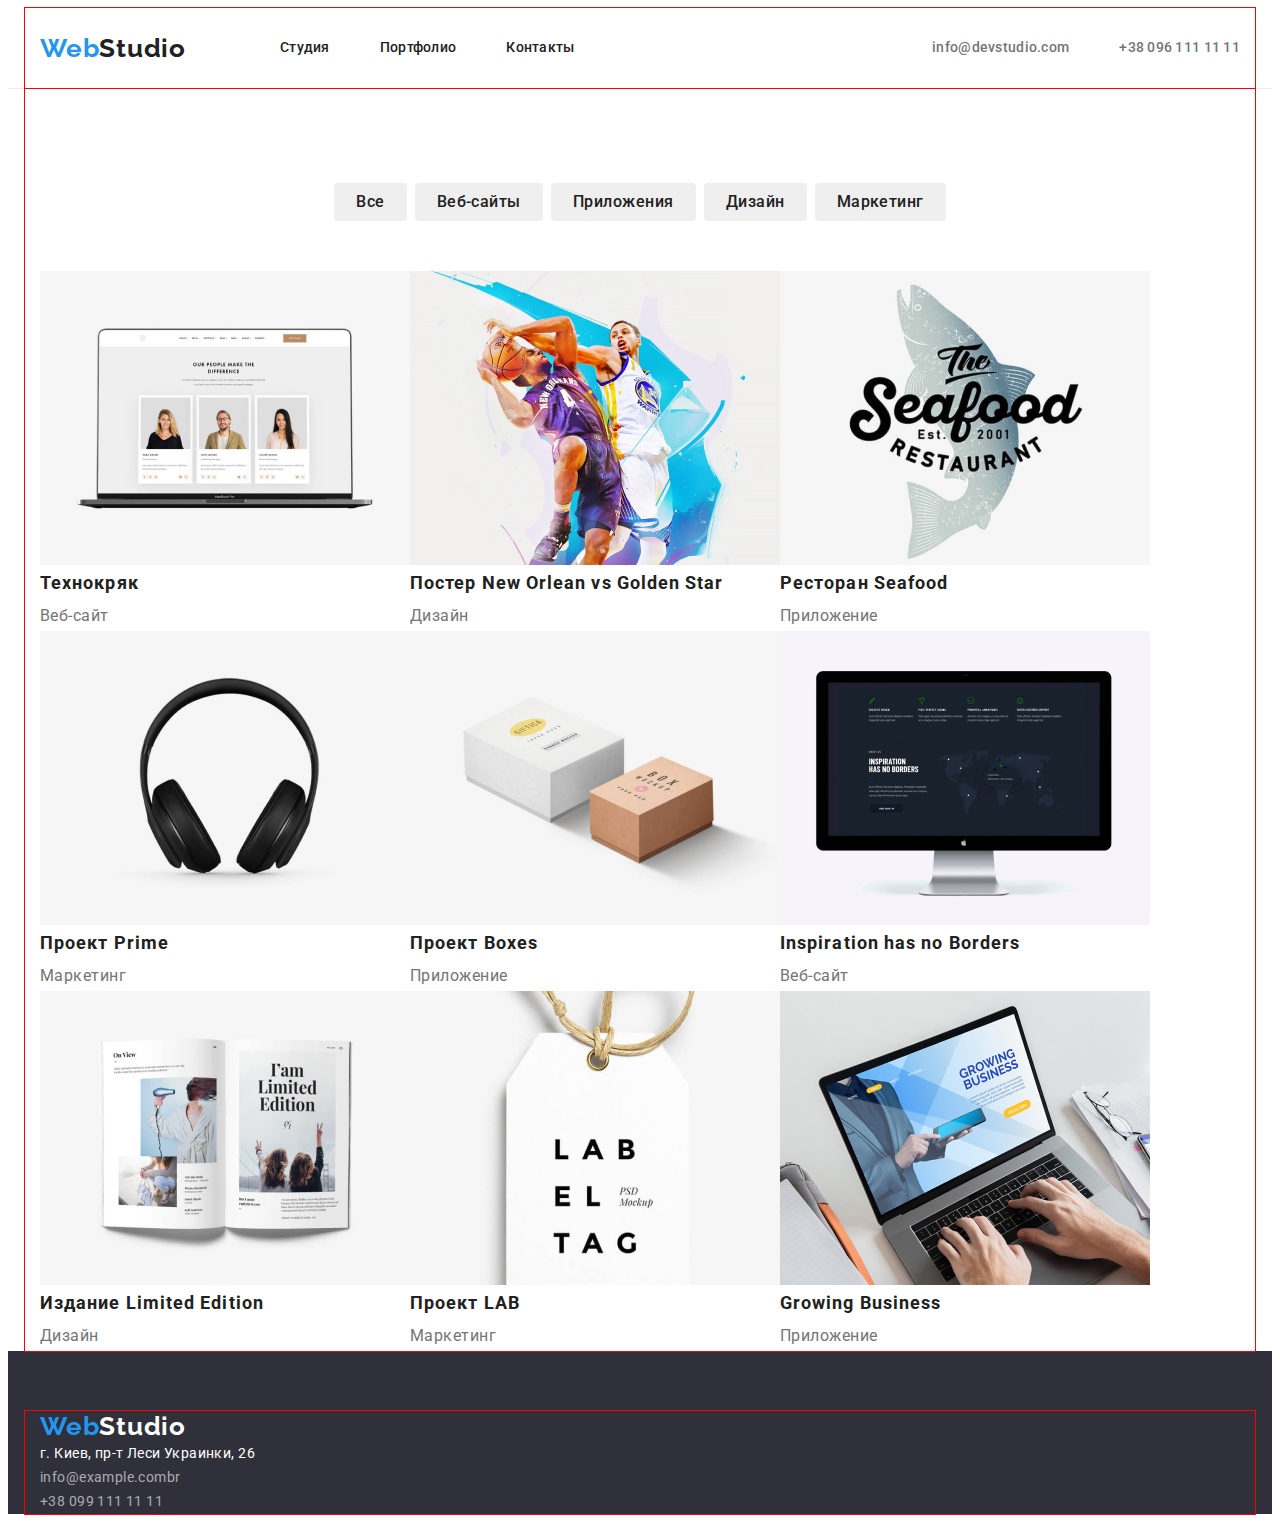
==== portfolio.html @ ed5af154 "Initial commit" ====
<!DOCTYPE html>
<html lang="ru">
  <head>
    <meta charset="UTF-8" />
    <meta http-equiv="X-UA-Compatible" content="IE=edge" />
    <meta name="viewport" content="width=device-width, initial-scale=1.0" />
    <title>Портфолио</title>
    <link rel="preconnect" href="https://fonts.googleapis.com" />
    <link rel="preconnect" href="https://fonts.gstatic.com" crossorigin />
    <link rel="preconnect" href="https://fonts.googleapis.com" />
    <link rel="preconnect" href="https://fonts.gstatic.com" crossorigin />
    <link
      href="https://fonts.googleapis.com/css2?family=Montserrat:wght@400;700&family=Raleway:wght@700&family=Roboto:wght@400;500;700;900&display=swap"
      rel="stylesheet"
    />
    <link
      rel="stylesheet"
      href="https://cdnjs.cloudflare.com/ajax/libs/modern-normalize/1.1.0/modern-normalize.min.css"
      integrity="sha512-wpPYUAdjBVSE4KJnH1VR1HeZfpl1ub8YT/NKx4PuQ5NmX2tKuGu6U/JRp5y+Y8XG2tV+wKQpNHVUX03MfMFn9Q=="
      crossorigin="anonymous"
      referrerpolicy="no-referrer"
    />
    <link rel="stylesheet" href="./styles/style.css" />
  </head>

  <body>
    <!-- Navigation header -->
    <header class="header-section">
      <div class="conteiner header-conteiner">
        <a href="index.html" class="logo header" lang="en">
          Web<span class="web">Studio</span></a
        >
        <nav>
          <ul class="navigation-list">
            <li class="navigation-item">
              <a class="navigation-item-link" href="./index.html">Студия</a>
            </li>
            <li class="navigation-item">
              <a class="navigation-item-link" href="./portfolio.html"
                >Портфолио</a
              >
            </li>
            <li class="navigation-item">
              <a class="navigation-item-link" href="">Контакты</a>
            </li>
          </ul>
        </nav>

        <ul class="auth-list">
          <li>
            <a class="auth-item-mail" href="mailto:info@devstudio.com"
              >info@devstudio.com</a
            >
          </li>
          <li>
            <a class="auth-item" href="tel:+380961111111">+38 096 111 11 11</a>
          </li>
        </ul>
      </div>
    </header>

    <main>
      <!-- filtr projects -->
      <section class="filter-section">
        <div class="conteiner">
          <h1 class="visually-hidden">Наши Услуги</h1>
          <ul class="filter-list">
            <li class="filter-item">
              <button class="filter-button" type="button">Все</button>
            </li>
            <li class="filter-item">
              <button class="filter-button" type="button">Веб-сайты</button>
            </li>
            <li class="filter-item">
              <button class="filter-button" type="button">Приложения</button>
            </li>
            <li class="filter-item">
              <button class="filter-button" type="button">Дизайн</button>
            </li>
            <li class="filter-item">
              <button class="filter-button" type="button">Маркетинг</button>
            </li>
          </ul>
          <ul class="project-list">
            <li class="project-item">
              <img
                src="./images/projects-jpg/img-1.jpg "
                lang="ru"
                alt="Технокряк"
                width="370"
                height="294"
              />
              <h2 class="name-project">Технокряк</h2>
              <p class="name-list">Веб-сайт</p>
            </li>
            <li class="project-item">
              <img
                src="./images/projects-jpg/img-2.jpg"
                lang="ru"
                alt="Постер"
                width="370"
                height="294"
              />
              <h2 class="name-project">Постер New Orlean vs Golden Star</h2>
              <p class="name-list">Дизайн</p>
            </li>
            <li class="project-item">
              <img
                src="./images/projects-jpg/img-3.jpg"
                lang="ru"
                alt="Ресторан"
                width="370"
                height="294"
              />
              <h2 class="name-project">Ресторан Seafood</h2>
              <p class="name-list">Приложение</p>
            </li>
            <li class="project-item">
              <img
                src="./images/projects-jpg/img-4.jpg"
                lang="ru"
                alt="Проект Прайм"
                width="370"
                height="294"
              />
              <h2 class="name-project">Проект Prime</h2>
              <p class="name-list">Маркетинг</p>
            </li>
            <li class="project-item">
              <img
                src="./images/projects-jpg/img-5.jpg"
                lang="ru"
                alt="Проект коробок"
                width="370"
                height="294"
              />
              <h2 class="name-project">Проект Boxes</h2>
              <p class="name-list">Приложение</p>
            </li>
            <li class="project-item">
              <img
                src="./images/projects-jpg/img-6.jpg"
                lang="ru"
                alt="Возможность во всем мире"
                width="370"
                height="294"
              />
              <h2 class="name-project">Inspiration has no Borders</h2>
              <p class="name-list">Веб-сайт</p>
            </li>
            <li class="project-item">
              <img
                src="./images/projects-jpg/img-7.jpg"
                lang="ru"
                alt="Лимитированое издание книг"
                width="370"
                height="294"
              />
              <h2 class="name-project">Издание Limited Edition</h2>
              <p class="name-list">Дизайн</p>
            </li>
            <li class="project-item">
              <img
                src="./images/projects-jpg/img-8.jpg"
                lang="ru"
                alt="Проект лейб"
                width="370"
                height="294"
              />
              <h2 class="name-project">Проект LAB</h2>
              <p class="name-list">Маркетинг</p>
            </li>
            <li class="project-item">
              <img
                src="./images/projects-jpg/img-9.jpg"
                lang="ru"
                alt="Растущий Бизнес"
                width="370"
                height="294"
              />
              <h2 class="name-project">Growing Business</h2>
              <p class="name-list">Приложение</p>
            </li>
          </ul>
        </div>
      </section>
    </main>
    <!-- Подвал сайта -->
    <footer class="footer-site">
      <div class="conteiner">
        <a href="index.html" class="logo" lang="en">
          Web<span class="web-footer">Studio</span></a
        >
        <address class="address-footer">
          г. Киев, пр-т Леси Украинки, 26
        </address>
        <ul class="footer-list list">
          <li>
            <a class="footer-item" href="mailto:info@example.com"
              >info@example.combr</a
            >
          </li>
          <li>
            <a class="footer-item" href="tel:+380991111111"
              >+38 099 111 11 11</a
            >
          </li>
        </ul>
      </div>
    </footer>
  </body>
</html>
---- styles/style.css ----
:root {
    --main-font: 'Roboto', 'Raleway', 'Sans-serif';
    --main-color: #212121;
    --second-color: #757575;
    --selectoin-color: #2196F3;
    --button-color-hover-focus: #188CE8;
    --footer-color: #2F303A;
}

body {
    color: #212121;
    font-size: 14px;
    font-family: 'Roboto';
}

.visually-hidden {
    position: absolute;
    width: 1px;
    height: 1px;
    margin: -1px;
    border: 0;
    padding: 0;
    white-space: nowrap;
    clip-path: inset(100%);
    clip: rect(0 0 0 0);
    overflow: hidden;
}

.conteiner {
    outline: 1px solid red;
    width: 1200px;
    padding-left: 15px;
    padding-right: 15px;
    margin-left: auto;
    margin-right: auto;
}

.section {
    padding-top: 94px;
    padding-bottom: 94px;
}


h1,
h2,
h3,
h4,
h5,
h6,
p {
    margin: 0;
}

ul,
ol {
    list-style: none;
    margin: 0;
    padding: 0;
}

img {
    display: block;
}

/*=====================
    HEADER-NAV-index.html
=====================*/
.header-section {
    border-bottom: 1px solid #ECECEC;
}

.logo {
    color: var(--selectoin-color);
    text-decoration: none;
    font-family: 'Raleway';
    font-weight: 700;
    font-size: 26px;
    line-height: 1.19;
    letter-spacing: 0.03em;
}

.header-conteiner {
    display: flex;
    align-items: center;
}

.logo {
    margin-right: 94px;
}

.web {
    color: #212121;
}

.navigation-list {
    display: flex;
    align-items: center;
}

.navigation-item-link {
    display: block;
    padding-top: 32px;
    padding-bottom: 32px;
}

.navigation-item {
    margin-right: 50px;
}

.navigation-item:last-child {
    margin-right: 0;
}


.navigation-item-link {
    color: #212121;
    font-family: var(--main-font);
    font-weight: 500;
    line-height: 1.14;
    letter-spacing: 0.02em;
    text-decoration: none;
}

.navigation-item-link:hover,
.navigation-item-link:focus,
.auth-item:hover,
.auth-item:focus,
.auth-item-mail:hover,
.auth-item-mail:focus {
    color: var(--selectoin-color);
}

.auth-list {
    display: flex;
    margin-left: auto;
}

.auth-item-mail {
    margin-right: 50px;
}

.auth-item,
.auth-item-mail {
    display: block;
    padding-top: 32px;
    padding-bottom: 32px;
}

.auth-item,
.auth-item-mail {
    color: #757575;
    font-weight: 500;
    line-height: 1.14;
    letter-spacing: 0.02em;
    text-decoration: none;
}


/*=====================
    HERO SECTION
=====================*/
.hero-section {
    background-color: #2F303A;
    text-align: center;
    padding-top: 200px;
    padding-bottom: 200px;

}

.hero-title {
    color: #FFFFFF;
    font-weight: 900;
    font-size: 44px;
    line-height: 1.36;
    text-align: center;
    letter-spacing: 0.06em;
    text-transform: uppercase;
    width: 696px;
    margin-right: auto;
    margin-left: auto;
    margin-bottom: 30px;
}

.hero-btn {
    font-family: inherit;
    color: #FFFFFF;
    font-weight: 700;
    font-size: 16px;
    line-height: 1.87;
    letter-spacing: 0.06em;
    background-color: var(--selectoin-color);
    box-shadow: 0px 4px 4px rgba(0, 0, 0, 0.15);
    border-radius: 4px;
    cursor: pointer;
    border: none;
    min-width: 200px;
    padding: 10px 32px;
}

.hero-btn:hover,
.hero-btn:focus {
    background-color: var(--button-color-hover-focus);
}

/*=====================
    SPECIFICS SECTION
=====================*/
.specifics-list {
    display: flex;
}

.specifics-item {
    margin-right: 30px;
    width: 270px;
}

.specifics-item:last-child {
    margin-right: 0;
}

.specifics-title {
    font-size: 14px;
    font-weight: 700;
    line-height: 1.14;
    letter-spacing: 0.03em;
    text-transform: uppercase;
    margin-bottom: 10px;
}

.specificts-text {
    color: #757575;
    line-height: 1.71;
    letter-spacing: 0.03em;
}

/*=====================
    DEVELOPMENT SECTION
=====================*/

.devefelopment-title {
    font-weight: 700;
    font-size: 36px;
    line-height: 1.16;
    text-align: center;
    letter-spacing: 0.03em;
    margin-bottom: 50px;
}


.development-list {
    display: flex;

}

.development-item {
    margin-right: 30px;
}

.development-item:last-child {
    margin-right: 0;
}


/*=====================
    TEAM
=====================*/
.team-section {
    background-color: #F5F4FA;
}

.team-title {
    font-weight: 700;
    font-size: 36px;
    line-height: 1.16;
    text-align: center;
    letter-spacing: 0.03em;
    color: #212121;
    padding-bottom: 50px;
}

.team-list {
    display: flex;
}

.team-item {
    margin-right: 30px;
}

.team-item:last-child {
    margin-right: 0;
}

.team {
    font-weight: 500;
    font-size: 16px;
    line-height: 1.18;
    text-align: center;
    letter-spacing: 0.03em;
    padding-top: 30px;
    padding-bottom: 10px;
}

.team-item {
    background: #FFFFFF;
    box-shadow: 0px 1px 3px rgba(0, 0, 0, 0.12),
        0px 1px 1px rgba(0, 0, 0, 0.14),
        0px 2px 1px rgba(0, 0, 0, 0.2);
    border-radius: 0px 0px 4px 4px;
}

.team-position {
    font-size: 16px;
    line-height: 1.18;
    text-align: center;
    letter-spacing: 0.03em;
    color: #757575;
    padding-bottom: 30px;
}



/*=====================
    FOOTER SITE
=====================*/
.footer-site {
    background-color: #2F303A;
}

.logo-footer {
    margin-right: 0;
}

.web-footer {
    color: #FFFFFF;
}

.address-footer {
    font-style: normal;
    line-height: 1.71;
    letter-spacing: 0.03em;

    color: #FFFFFF;
}

.footer-item {
    line-height: 1.71;
    letter-spacing: 0.03em;
    color: rgba(255, 255, 255, 0.6);
    text-decoration: none;
}

.footer-item:hover,
.footer-item:focus {
    color: #2196F3;
}

.footer-site {
    padding-top: 60px;
}


/*=====================
    FILTR-portfolio.html
=====================*/
.filter-button {
    font-family: inherit;
    font-weight: 500;
    font-size: 16px;
    line-height: 1.62;
    text-align: center;
    letter-spacing: 0.03em;
    color: #212121;
    cursor: pointer;
    border: none;
    padding: 6px 22px;
    border-radius: 4px;
}

.filter-list {
    display: flex;
    justify-content: center;
    padding-top: 94px;
    margin-bottom: 50px;
}

.filter-item {
    margin-right: 8px;
}

.filter-item:last-child {
    margin-right: 0;
}

.filter-button:hover,
.filter-button:focus {
    color: #FFFFFF;
    background: #2196F3;
    box-shadow: 0px 3px 1px rgba(0, 0, 0, 0.1),
        0px 1px 2px rgba(0, 0, 0, 0.08),
        0px 2px 2px rgba(0, 0, 0, 0.12);
    border-radius: 4px;
}

.project-list {
    display: flex;
    flex-wrap: wrap;
}


.name-project {
    font-weight: 700;
    font-size: 18px;
    line-height: 2;
    letter-spacing: 0.06em;
    color: #212121;
}

.name-list {
    font-size: 16px;
    line-height: 1.88;
    letter-spacing: 0.03em;
    color: #757575;
}
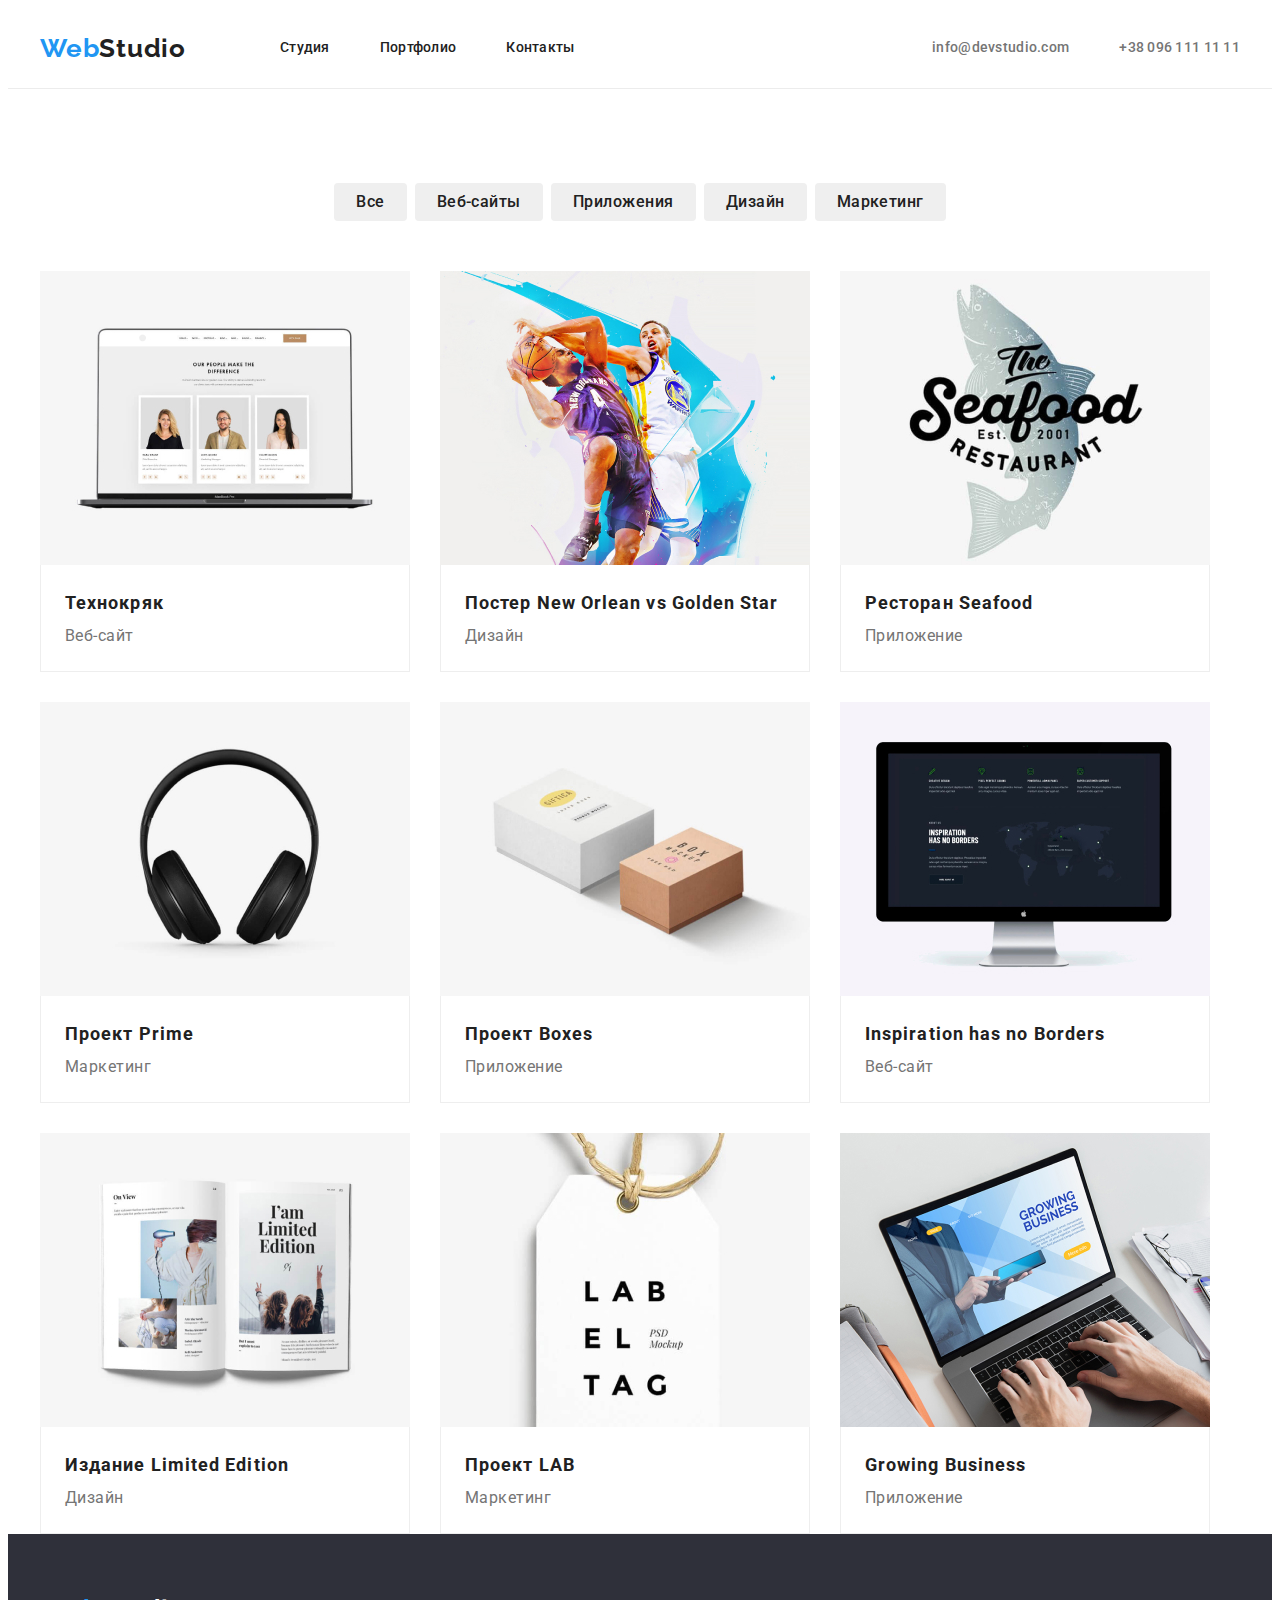
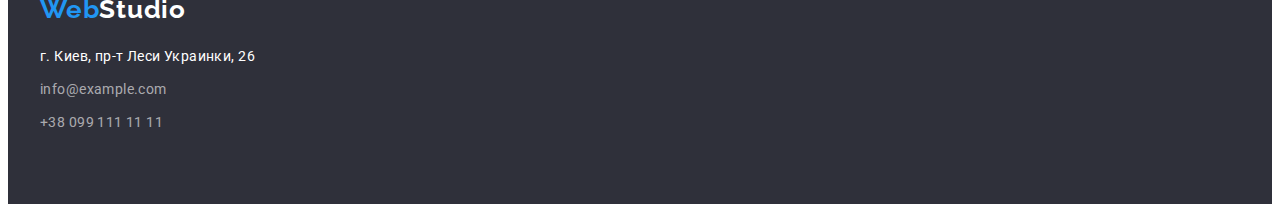
==== commit e1d0a559: "доделал ДЗ-3" ====
--- a/portfolio.html
+++ b/portfolio.html
@@ -90,8 +90,10 @@
                 width="370"
                 height="294"
               />
-              <h2 class="name-project">Технокряк</h2>
-              <p class="name-list">Веб-сайт</p>
+              <div class="name-card">
+                <h2 class="name-project">Технокряк</h2>
+                <p class="name-list">Веб-сайт</p>
+              </div>
             </li>
             <li class="project-item">
               <img
@@ -101,8 +103,10 @@
                 width="370"
                 height="294"
               />
-              <h2 class="name-project">Постер New Orlean vs Golden Star</h2>
-              <p class="name-list">Дизайн</p>
+              <div class="name-card">
+                <h2 class="name-project">Постер New Orlean vs Golden Star</h2>
+                <p class="name-list">Дизайн</p>
+              </div>
             </li>
             <li class="project-item">
               <img
@@ -112,8 +116,10 @@
                 width="370"
                 height="294"
               />
-              <h2 class="name-project">Ресторан Seafood</h2>
-              <p class="name-list">Приложение</p>
+              <div class="name-card">
+                <h2 class="name-project">Ресторан Seafood</h2>
+                <p class="name-list">Приложение</p>
+              </div>
             </li>
             <li class="project-item">
               <img
@@ -123,8 +129,10 @@
                 width="370"
                 height="294"
               />
-              <h2 class="name-project">Проект Prime</h2>
-              <p class="name-list">Маркетинг</p>
+              <div class="name-card">
+                <h2 class="name-project">Проект Prime</h2>
+                <p class="name-list">Маркетинг</p>
+              </div>
             </li>
             <li class="project-item">
               <img
@@ -134,8 +142,10 @@
                 width="370"
                 height="294"
               />
-              <h2 class="name-project">Проект Boxes</h2>
-              <p class="name-list">Приложение</p>
+              <div class="name-card">
+                <h2 class="name-project">Проект Boxes</h2>
+                <p class="name-list">Приложение</p>
+              </div>
             </li>
             <li class="project-item">
               <img
@@ -145,8 +155,10 @@
                 width="370"
                 height="294"
               />
-              <h2 class="name-project">Inspiration has no Borders</h2>
-              <p class="name-list">Веб-сайт</p>
+              <div class="name-card">
+                <h2 class="name-project">Inspiration has no Borders</h2>
+                <p class="name-list">Веб-сайт</p>
+              </div>
             </li>
             <li class="project-item">
               <img
@@ -156,8 +168,10 @@
                 width="370"
                 height="294"
               />
-              <h2 class="name-project">Издание Limited Edition</h2>
-              <p class="name-list">Дизайн</p>
+              <div class="name-card">
+                <h2 class="name-project">Издание Limited Edition</h2>
+                <p class="name-list">Дизайн</p>
+              </div>
             </li>
             <li class="project-item">
               <img
@@ -167,8 +181,10 @@
                 width="370"
                 height="294"
               />
-              <h2 class="name-project">Проект LAB</h2>
-              <p class="name-list">Маркетинг</p>
+              <div class="name-card">
+                <h2 class="name-project">Проект LAB</h2>
+                <p class="name-list">Маркетинг</p>
+              </div>
             </li>
             <li class="project-item">
               <img
@@ -178,8 +194,10 @@
                 width="370"
                 height="294"
               />
-              <h2 class="name-project">Growing Business</h2>
-              <p class="name-list">Приложение</p>
+              <div class="name-card">
+                <h2 class="name-project">Growing Business</h2>
+                <p class="name-list">Приложение</p>
+              </div>
             </li>
           </ul>
         </div>
@@ -188,24 +206,25 @@
     <!-- Подвал сайта -->
     <footer class="footer-site">
       <div class="conteiner">
-        <a href="index.html" class="logo" lang="en">
+        <a href="index.html" class="logo footer" lang="en">
           Web<span class="web-footer">Studio</span></a
         >
         <address class="address-footer">
-          г. Киев, пр-т Леси Украинки, 26
+          <p class="addres-text">г. Киев, пр-т Леси Украинки, 26</p>
+
+          <ul class="footer-list list">
+            <li class="footer-link">
+              <a class="footer-item" href="mailto:info@example.com"
+                >info@example.com</a
+              >
+            </li>
+            <li class="footer-link">
+              <a class="footer-item" href="tel:+380991111111"
+                >+38 099 111 11 11</a
+              >
+            </li>
+          </ul>
         </address>
-        <ul class="footer-list list">
-          <li>
-            <a class="footer-item" href="mailto:info@example.com"
-              >info@example.combr</a
-            >
-          </li>
-          <li>
-            <a class="footer-item" href="tel:+380991111111"
-              >+38 099 111 11 11</a
-            >
-          </li>
-        </ul>
       </div>
     </footer>
   </body>
--- a/styles/style.css
+++ b/styles/style.css
@@ -1,3 +1,4 @@
+/*#region SITE SETINGS*/
 :root {
     --main-font: 'Roboto', 'Raleway', 'Sans-serif';
     --main-color: #212121;
@@ -27,7 +28,7 @@
 }
 
 .conteiner {
-    outline: 1px solid red;
+    /* outline: 1px solid red; */
     width: 1200px;
     padding-left: 15px;
     padding-right: 15px;
@@ -62,12 +63,13 @@
     display: block;
 }
 
-/*=====================
-    HEADER-NAV-index.html
-=====================*/
+/*#endregion SITE SETINGS*/
+
+/*#region HEADER SECTION*/
 .header-section {
     border-bottom: 1px solid #ECECEC;
 }
+
 
 .logo {
     color: var(--selectoin-color);
@@ -155,10 +157,9 @@
     text-decoration: none;
 }
 
-
-/*=====================
-    HERO SECTION
-=====================*/
+/*#endregion HEADER*/
+
+/*#region HERO SECTION*/
 .hero-section {
     background-color: #2F303A;
     text-align: center;
@@ -202,9 +203,13 @@
     background-color: var(--button-color-hover-focus);
 }
 
-/*=====================
-    SPECIFICS SECTION
-=====================*/
+/*#endregion HERO SECTION*/
+
+/*#region SPECIFICS SECTION*/
+.specifics-section {
+    padding-bottom: 0;
+}
+
 .specifics-list {
     display: flex;
 }
@@ -233,10 +238,9 @@
     letter-spacing: 0.03em;
 }
 
-/*=====================
-    DEVELOPMENT SECTION
-=====================*/
-
+/*#endregion SPECIFICS SECTION*/
+
+/*#region DEVELOPMENT SECTION*/
 .devefelopment-title {
     font-weight: 700;
     font-size: 36px;
@@ -260,10 +264,9 @@
     margin-right: 0;
 }
 
-
-/*=====================
-    TEAM
-=====================*/
+/*#endregion DEVELOPMENT SECTION*/
+
+/*#region TEAM SECTION*/
 .team-section {
     background-color: #F5F4FA;
 }
@@ -317,11 +320,9 @@
     padding-bottom: 30px;
 }
 
-
-
-/*=====================
-    FOOTER SITE
-=====================*/
+/*#endregion TEAM*/
+
+/*#region FOOTER SITE SECTION*/
 .footer-site {
     background-color: #2F303A;
 }
@@ -338,9 +339,9 @@
     font-style: normal;
     line-height: 1.71;
     letter-spacing: 0.03em;
-
     color: #FFFFFF;
 }
+
 
 .footer-item {
     line-height: 1.71;
@@ -356,12 +357,27 @@
 
 .footer-site {
     padding-top: 60px;
-}
-
-
-/*=====================
-    FILTR-portfolio.html
-=====================*/
+    padding-bottom: 60px;
+
+}
+
+.footer {
+    display: block;
+    margin-bottom: 20px;
+    margin-right: 0;
+}
+
+.addres-text {
+    padding-bottom: 9px;
+}
+
+.footer-link:nth-last-child(n+1) {
+    margin-bottom: 9px;
+}
+
+/*#endregion FOOTER SITE*/
+
+/*#region FILTR-portfolio.html SECTION*/
 .filter-button {
     font-family: inherit;
     font-weight: 500;
@@ -406,6 +422,19 @@
     flex-wrap: wrap;
 }
 
+.project-item {
+    margin-right: 30px;
+    margin-bottom: 30px;
+}
+
+.project-item:nth-child(3n) {
+    margin-right: 0;
+}
+
+.project-item:nth-child(n + 7) {
+    margin-bottom: 0;
+}
+
 
 .name-project {
     font-weight: 700;
@@ -420,4 +449,19 @@
     line-height: 1.88;
     letter-spacing: 0.03em;
     color: #757575;
-}+}
+
+.name-card {
+    border-bottom-width: 1px;
+    border-bottom-style: solid;
+    border-bottom-color: #eeeeee;
+    border-right-width: 1px;
+    border-right-style: solid;
+    border-right-color: #eeeeee;
+    border-left-width: 1px;
+    border-left-style: solid;
+    border-left-color: #eeeeee;
+    padding: 20px 24px;
+}
+
+/*#endregion FILTR-portfolio.html*/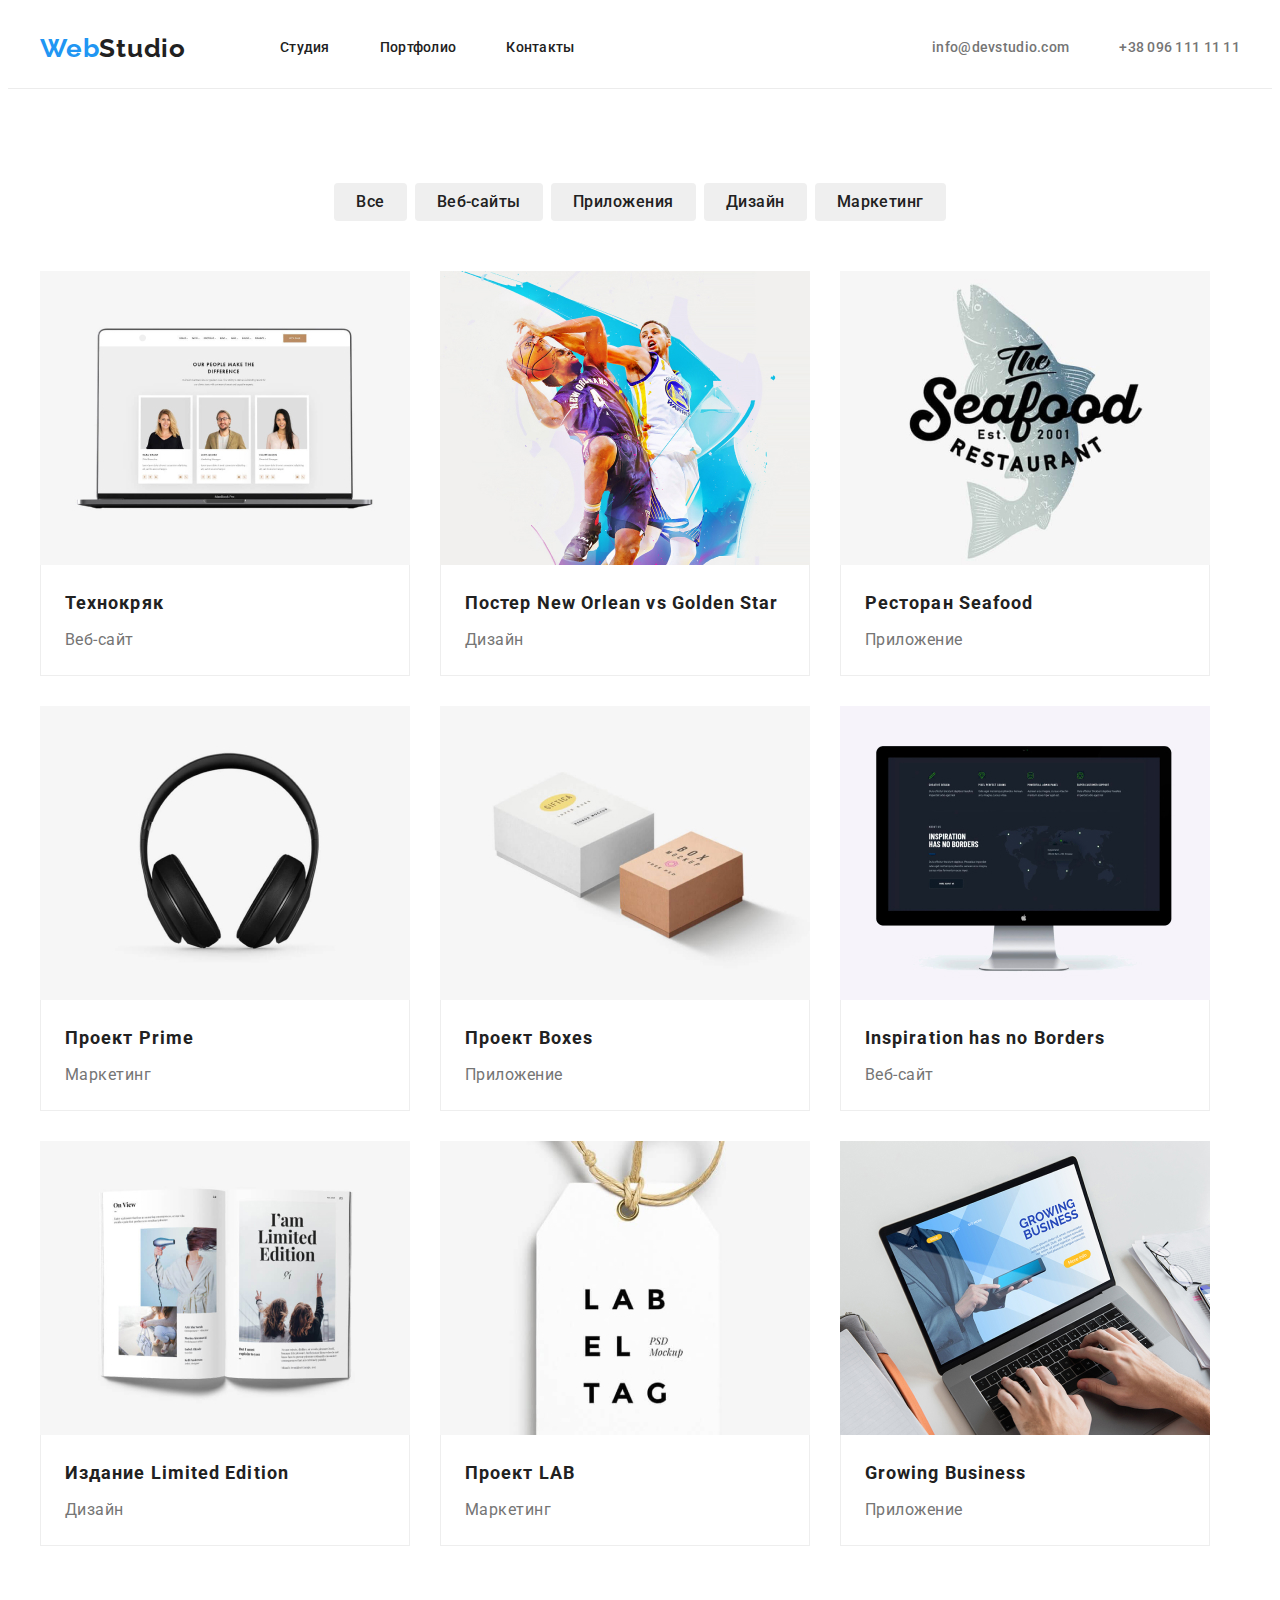
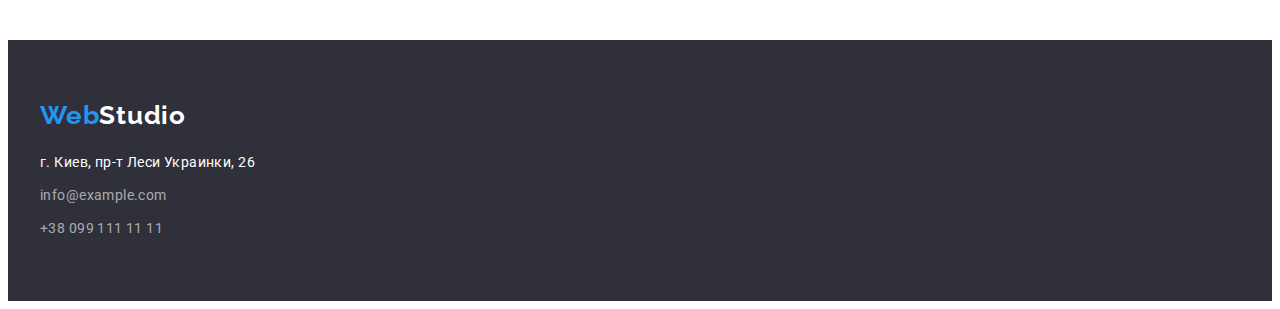
==== commit 595995ab: "переделал ошибки в коде" ====
--- a/portfolio.html
+++ b/portfolio.html
@@ -47,13 +47,15 @@
         </nav>
 
         <ul class="auth-list">
-          <li>
+          <li class="auth-item">
             <a class="auth-item-mail" href="mailto:info@devstudio.com"
               >info@devstudio.com</a
             >
           </li>
-          <li>
-            <a class="auth-item" href="tel:+380961111111">+38 096 111 11 11</a>
+          <li class="auth-item">
+            <a class="auth-item-tel" href="tel:+380961111111"
+              >+38 096 111 11 11</a
+            >
           </li>
         </ul>
       </div>
@@ -61,7 +63,7 @@
 
     <main>
       <!-- filtr projects -->
-      <section class="filter-section">
+      <section class="filter-section section">
         <div class="conteiner">
           <h1 class="visually-hidden">Наши Услуги</h1>
           <ul class="filter-list">
--- a/styles/style.css
+++ b/styles/style.css
@@ -99,20 +99,22 @@
     align-items: center;
 }
 
+/* .navigation-item {
+    margin-right: 50px;
+} */
+.navigation-list .navigation-item+.navigation-item {
+    margin-left: 50px;
+}
+
+/* .navigation-item:last-child {
+    margin-right: 0;
+} */
+
 .navigation-item-link {
     display: block;
     padding-top: 32px;
     padding-bottom: 32px;
 }
-
-.navigation-item {
-    margin-right: 50px;
-}
-
-.navigation-item:last-child {
-    margin-right: 0;
-}
-
 
 .navigation-item-link {
     color: #212121;
@@ -125,30 +127,41 @@
 
 .navigation-item-link:hover,
 .navigation-item-link:focus,
-.auth-item:hover,
-.auth-item:focus,
+.navigation-item-link:active,
 .auth-item-mail:hover,
-.auth-item-mail:focus {
+.auth-item-mail:focus,
+.auth-item-tel:focus,
+.auth-item-tel:hover {
     color: var(--selectoin-color);
 }
 
+.navigation-item:active {
+    color: aqua;
+}
+
+
 .auth-list {
     display: flex;
     margin-left: auto;
 }
 
-.auth-item-mail {
+.auth-list .auth-item+.auth-item {
+    margin-left: 50px;
+}
+
+/* .auth-list .
+/* .auth-item-mail {
     margin-right: 50px;
-}
-
-.auth-item,
+} */
+
+.auth-item-tel,
 .auth-item-mail {
     display: block;
     padding-top: 32px;
     padding-bottom: 32px;
 }
 
-.auth-item,
+.auth-item-tel,
 .auth-item-mail {
     color: #757575;
     font-weight: 500;
@@ -278,7 +291,7 @@
     text-align: center;
     letter-spacing: 0.03em;
     color: #212121;
-    padding-bottom: 50px;
+    margin-bottom: 50px;
 }
 
 .team-list {
@@ -292,6 +305,12 @@
 .team-item:last-child {
     margin-right: 0;
 }
+
+.team-name {
+    padding-top: 30px;
+    padding-bottom: 30px;
+}
+
 
 .team {
     font-weight: 500;
@@ -299,8 +318,8 @@
     line-height: 1.18;
     text-align: center;
     letter-spacing: 0.03em;
-    padding-top: 30px;
-    padding-bottom: 10px;
+    margin-bottom: 10px;
+
 }
 
 .team-item {
@@ -317,7 +336,7 @@
     text-align: center;
     letter-spacing: 0.03em;
     color: #757575;
-    padding-bottom: 30px;
+
 }
 
 /*#endregion TEAM*/
@@ -368,10 +387,10 @@
 }
 
 .addres-text {
-    padding-bottom: 9px;
-}
-
-.footer-link:nth-last-child(n+1) {
+    margin-bottom: 9px;
+}
+
+.footer-link:not(:last-child) {
     margin-bottom: 9px;
 }
 
@@ -395,7 +414,6 @@
 .filter-list {
     display: flex;
     justify-content: center;
-    padding-top: 94px;
     margin-bottom: 50px;
 }
 
@@ -414,7 +432,7 @@
     box-shadow: 0px 3px 1px rgba(0, 0, 0, 0.1),
         0px 1px 2px rgba(0, 0, 0, 0.08),
         0px 2px 2px rgba(0, 0, 0, 0.12);
-    border-radius: 4px;
+    /* border-radius: 4px; */
 }
 
 .project-list {
@@ -442,6 +460,7 @@
     line-height: 2;
     letter-spacing: 0.06em;
     color: #212121;
+    margin-bottom: 4px;
 }
 
 .name-list {
